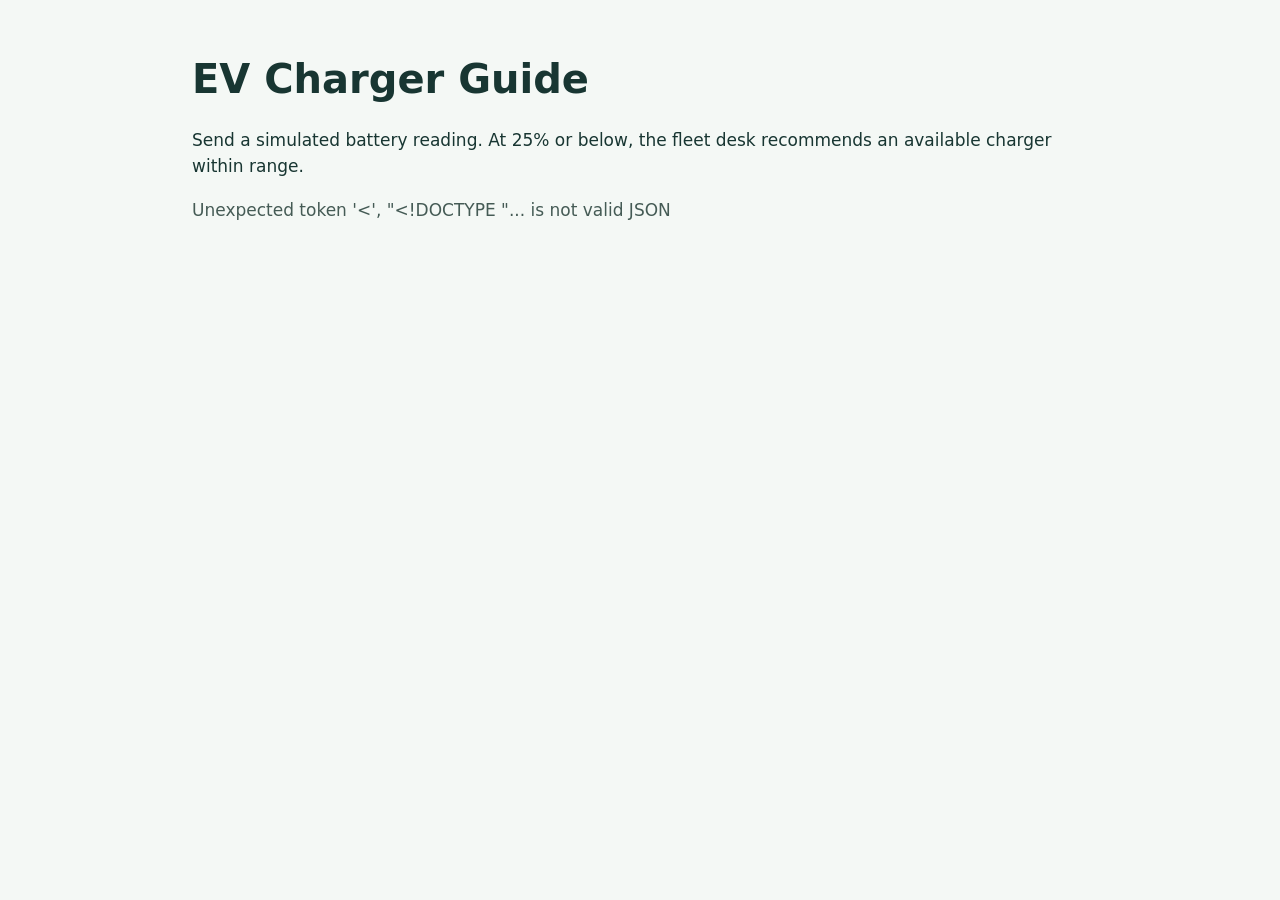
==== charger-guide/index.html @ a22fe304 "Add standalone EV charger alert demo with Gemini investigation" ====
<!doctype html><html lang="en"><meta charset="utf-8"><meta name="viewport" content="width=device-width, initial-scale=1">
<title>EV Charger Guide</title><style>
body{margin:3rem auto;padding:0 1rem;max-width:56rem;font:17px/1.55 system-ui;color:#183632;background:#f4f8f5}h1{font-size:2.5rem;margin-bottom:0}article,aside{background:white;padding:1.4rem;border:1px solid #bfd2c8;border-radius:12px;margin:1rem 0}button{padding:.6rem .8rem;margin:.2rem;color:white;background:#156352;border:0;border-radius:6px;cursor:pointer}h2{margin:0}#status{color:#455b55}button:disabled{opacity:.5}aside{white-space:pre-line}
</style><main><h1>EV Charger Guide</h1><p>Send a simulated battery reading. At 25% or below, the fleet desk recommends an available charger within range.</p><div id="fleet"></div><p id="status" role="status"></p><aside id="review" hidden></aside></main>
<script>
const fleet=document.querySelector('#fleet'), statusLine=document.querySelector('#status'), report=document.querySelector('#review');
let previous='', reviewing=false;
async function api(path, method='GET'){
 const reply=await fetch(path,{method});if(!reply.ok){throw Error((await reply.json()).detail||'Request failed')}return reply.json();
}
function button(parent,label,action){
 const b=document.createElement('button');b.textContent=label;parent.append(b);b.onclick=async()=>{b.disabled=true;try{await action()}catch(e){statusLine.textContent=e.message}finally{b.disabled=false}};
}
async function refresh(){
 const vans=await api('/fleet'), key=JSON.stringify(vans);if(key===previous)return;
 previous=key;report.hidden=true;fleet.replaceChildren();
 for(const v of vans){
  const card=document.createElement('article'), title=document.createElement('h2'), info=document.createElement('p'), alert=document.createElement('p');
  title.textContent=v.id;info.textContent=v.battery_kwh+' / '+v.capacity_kwh+' kWh · Road marker '+v.road_km+' km';
  alert.textContent=v.reason||'Battery above alert threshold';card.append(title,info,alert);
  for(const [label,level] of [['Low battery',8],['Critical battery',2],['Recovered',26]]){
   button(card,label,async()=>{const r=await api('/demo/'+v.id+'/'+level,'POST');statusLine.textContent='Reading '+r.sequence+' sent to Kafka.'});
  }
  if(v.alert_id)button(card,'Investigate alert',async()=>{
   if(reviewing)return;reviewing=true;try{
   statusLine.textContent='Checking this alert…';
   const result=await api('/alerts/'+v.alert_id+'/review','POST');
   report.textContent=[v.id+' · '+result.mode,result.summary,'Safe range: '+result.facts.safe_km+' km',...result.facts.options.map(c=>c.charger+' · '+c.distance_km+' km · '+c.reason),...(result.trace.length?['Tools used: '+result.trace.join(' → ')]:[])].join('\n');
   report.hidden=false;statusLine.textContent='Review ready.'}finally{reviewing=false}
  });fleet.append(card);
 }
}
async function poll(){try{await refresh()}catch(e){statusLine.textContent=e.message}setTimeout(poll,1000)}poll();
</script></html>
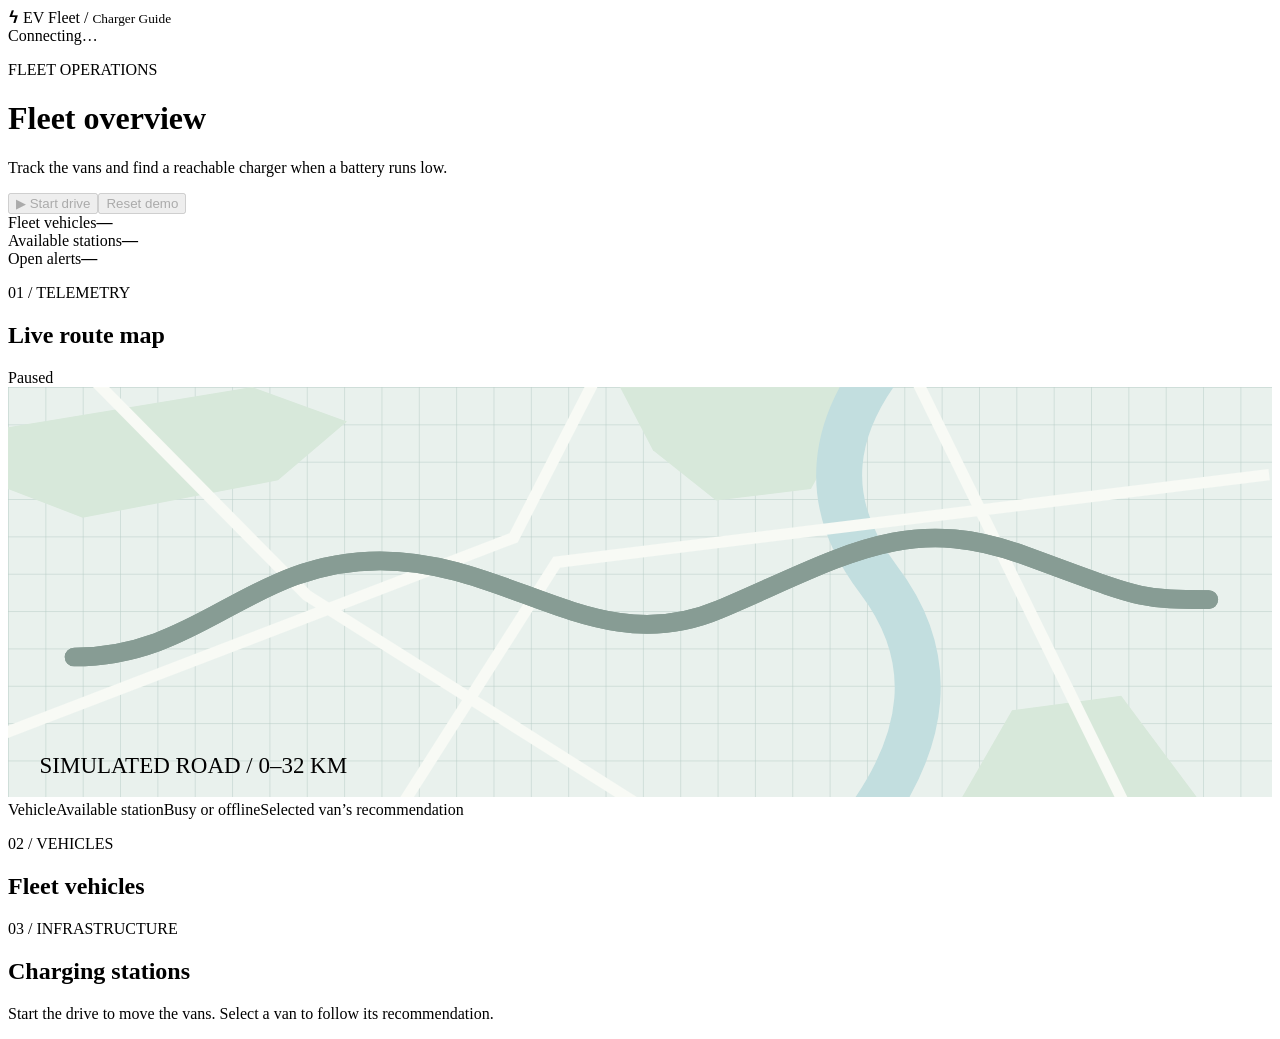
==== commit 41821bc0: "Show live fleet positions and charger recommendations on an animated road map" ====
--- a/charger-guide/index.html
+++ b/charger-guide/index.html
@@ -1,34 +1,33 @@
-<!doctype html><html lang="en"><meta charset="utf-8"><meta name="viewport" content="width=device-width, initial-scale=1">
-<title>EV Charger Guide</title><style>
-body{margin:3rem auto;padding:0 1rem;max-width:56rem;font:17px/1.55 system-ui;color:#183632;background:#f4f8f5}h1{font-size:2.5rem;margin-bottom:0}article,aside{background:white;padding:1.4rem;border:1px solid #bfd2c8;border-radius:12px;margin:1rem 0}button{padding:.6rem .8rem;margin:.2rem;color:white;background:#156352;border:0;border-radius:6px;cursor:pointer}h2{margin:0}#status{color:#455b55}button:disabled{opacity:.5}aside{white-space:pre-line}
-</style><main><h1>EV Charger Guide</h1><p>Send a simulated battery reading. At 25% or below, the fleet desk recommends an available charger within range.</p><div id="fleet"></div><p id="status" role="status"></p><aside id="review" hidden></aside></main>
-<script>
-const fleet=document.querySelector('#fleet'), statusLine=document.querySelector('#status'), report=document.querySelector('#review');
-let previous='', reviewing=false;
-async function api(path, method='GET'){
- const reply=await fetch(path,{method});if(!reply.ok){throw Error((await reply.json()).detail||'Request failed')}return reply.json();
-}
-function button(parent,label,action){
- const b=document.createElement('button');b.textContent=label;parent.append(b);b.onclick=async()=>{b.disabled=true;try{await action()}catch(e){statusLine.textContent=e.message}finally{b.disabled=false}};
-}
-async function refresh(){
- const vans=await api('/fleet'), key=JSON.stringify(vans);if(key===previous)return;
- previous=key;report.hidden=true;fleet.replaceChildren();
- for(const v of vans){
-  const card=document.createElement('article'), title=document.createElement('h2'), info=document.createElement('p'), alert=document.createElement('p');
-  title.textContent=v.id;info.textContent=v.battery_kwh+' / '+v.capacity_kwh+' kWh · Road marker '+v.road_km+' km';
-  alert.textContent=v.reason||'Battery above alert threshold';card.append(title,info,alert);
-  for(const [label,level] of [['Low battery',8],['Critical battery',2],['Recovered',26]]){
-   button(card,label,async()=>{const r=await api('/demo/'+v.id+'/'+level,'POST');statusLine.textContent='Reading '+r.sequence+' sent to Kafka.'});
-  }
-  if(v.alert_id)button(card,'Investigate alert',async()=>{
-   if(reviewing)return;reviewing=true;try{
-   statusLine.textContent='Checking this alert…';
-   const result=await api('/alerts/'+v.alert_id+'/review','POST');
-   report.textContent=[v.id+' · '+result.mode,result.summary,'Safe range: '+result.facts.safe_km+' km',...result.facts.options.map(c=>c.charger+' · '+c.distance_km+' km · '+c.reason),...(result.trace.length?['Tools used: '+result.trace.join(' → ')]:[])].join('\n');
-   report.hidden=false;statusLine.textContent='Review ready.'}finally{reviewing=false}
-  });fleet.append(card);
- }
-}
-async function poll(){try{await refresh()}catch(e){statusLine.textContent=e.message}setTimeout(poll,1000)}poll();
-</script></html>
+<!doctype html>
+<html lang="en">
+<head>
+<meta charset="utf-8"><meta name="viewport" content="width=device-width, initial-scale=1">
+<meta name="theme-color" content="#112f30"><title>EV Fleet · Charger Guide</title>
+<link rel="stylesheet" href="/assets/dashboard.css"><script defer src="/assets/dashboard.js"></script>
+</head>
+<body>
+<header><div class="brand"><b class="logo">ϟ</b> EV Fleet <span>/</span> <small>Charger Guide</small></div><span id="connection" class="tag">Connecting…</span></header>
+<main>
+<div class="intro"><div><p class="kicker">FLEET OPERATIONS</p><h1>Fleet overview</h1><p>Track the vans and find a reachable charger when a battery runs low.</p></div>
+<div class="actions"><button id="drive" class="primary" disabled>▶ Start drive</button><button id="reset" disabled>Reset demo</button></div></div>
+<section class="stats" aria-label="Fleet summary">
+<div><span>Fleet vehicles</span><strong id="count">—</strong></div>
+<div><span>Available stations</span><strong id="available">—</strong></div>
+<div><span>Open alerts</span><strong id="alerts">—</strong></div>
+</section>
+<section class="panel"><div class="section-head"><div><p class="kicker">01 / TELEMETRY</p><h2>Live route map</h2></div><span class="tag" id="drive-note">Paused</span></div>
+<div class="map-scroll"><svg id="map" viewBox="0 0 880 286" role="img" aria-labelledby="maptitle"><title id="maptitle">Simulated road with vehicle positions and charging stations</title>
+<defs><pattern id="grid" width="26" height="26" patternUnits="userSpaceOnUse"><path d="M26 0H0V26" fill="none" stroke="#b6cbc5" stroke-width=".7"/></pattern></defs>
+<rect width="880" height="286" fill="#e9f1ed"/><rect width="880" height="286" fill="url(#grid)"/>
+<g fill="#d7e8da"><path d="M0 28L170 0 236 24 188 65 52 91 0 71Z"/><path d="M426 0h172l-39 71-66 8-44-35Z"/><path d="M664 286l35-61 76-10 53 71Z"/></g>
+<path d="M620 -30 Q545 54 606 134 T592 310" fill="none" stroke="#c2dedf" stroke-width="32"/>
+<g stroke="#f8faf5" stroke-width="8" fill="none"><path d="M-10 244L352 105 411 -10M275 290L382 122 878 61M45 -20L208 145 466 308M630 -10L780 296"/></g>
+<path id="road" d="M46 188 C135 188 168 121 259 121 S410 191 495 155 S625 87 707 117 S786 148 836 148" fill="none" stroke="#879c94" stroke-width="13" stroke-linecap="round"/>
+<use href="#road" style="stroke:#fff9de;stroke-width:8"/><path id="route" fill="none" stroke="#168a69" stroke-width="5" stroke-linecap="round"/>
+<g id="stations"></g><g id="vans"></g><text x="22" y="269" class="axis">SIMULATED ROAD   /   0–32 KM</text></svg></div>
+<div class="legend"><span><i class="dot van"></i>Vehicle</span><span><i class="dot free"></i>Available station</span><span><i class="dot busy"></i>Busy or offline</span><span><i class="line"></i>Selected van’s recommendation</span></div></section>
+<div class="lower"><section class="panel"><div class="section-head"><div><p class="kicker">02 / VEHICLES</p><h2>Fleet vehicles</h2></div></div><div id="fleet"></div></section>
+<section class="panel"><div class="section-head"><div><p class="kicker">03 / INFRASTRUCTURE</p><h2>Charging stations</h2></div></div><div id="depots"></div></section></div>
+<section id="review" class="panel review" hidden><p class="kicker">ALERT INVESTIGATION</p><h2 id="review-title"></h2><p id="explanation"></p><ul id="evidence"></ul><p id="tools"></p></section>
+<p id="status" role="status">Start the drive to move the vans. Select a van to follow its recommendation.</p>
+</main></body></html>
